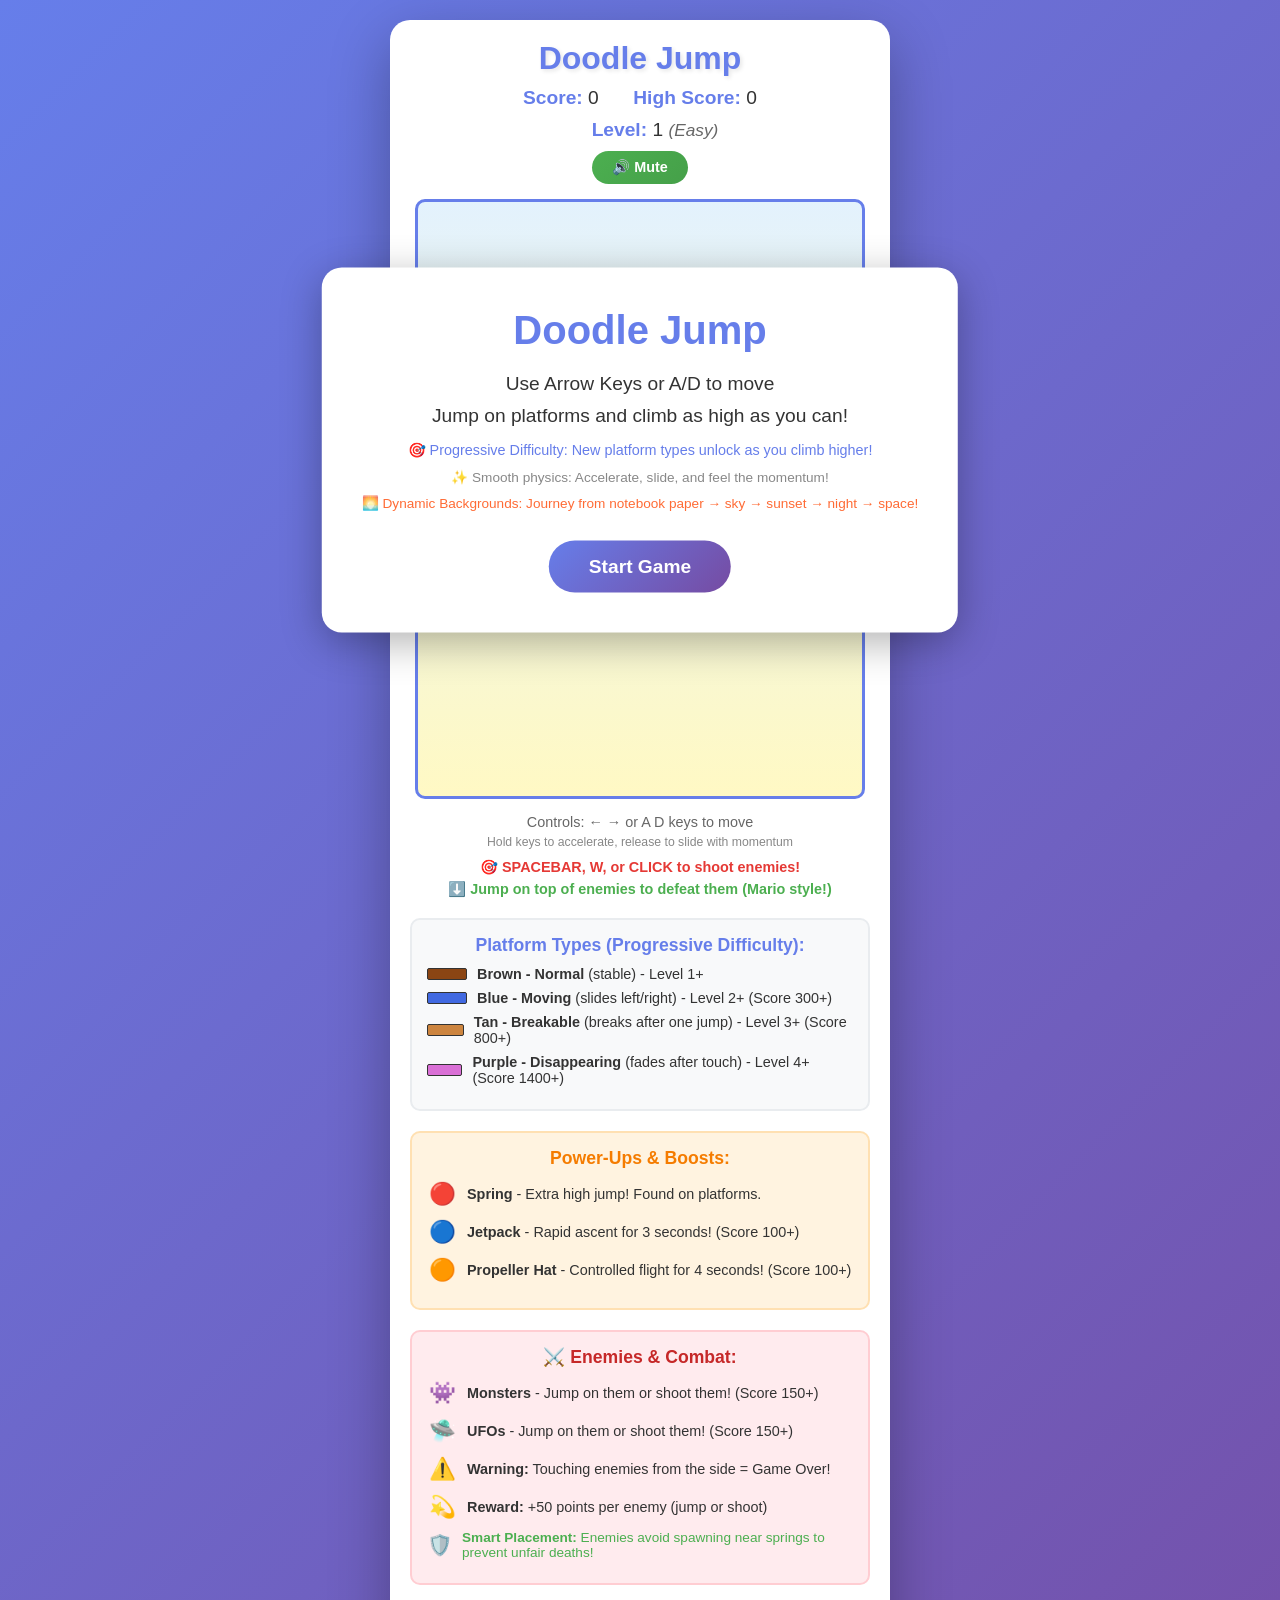
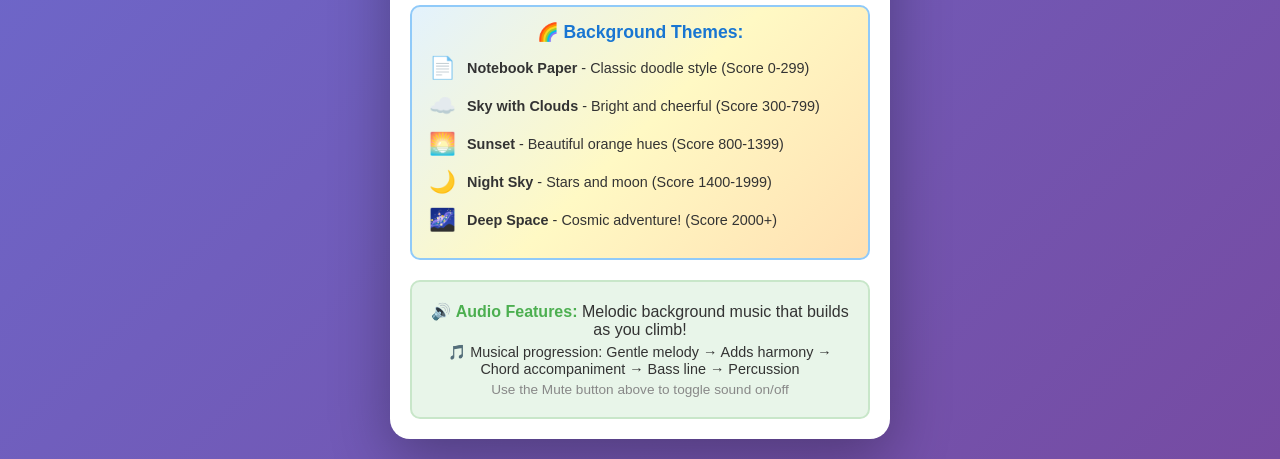
==== index.html @ cc79c224 "Add files via upload" ====
<!DOCTYPE html>
<html lang="en">
<head>
    <meta charset="UTF-8">
    <meta name="viewport" content="width=device-width, initial-scale=1.0">
    <title>Doodle Jump</title>
    <link rel="stylesheet" href="style.css">
</head>
<body>
    <div class="game-container">
        <div class="header">
            <h1>Doodle Jump</h1>
            <div class="score-container">
                <span class="label">Score:</span>
                <span id="score">0</span>
            </div>
            <div class="high-score-container">
                <span class="label">High Score:</span>
                <span id="highScore">0</span>
            </div>
            <div class="difficulty-container">
                <span class="label">Level:</span>
                <span id="difficultyLevel">1</span>
                <span id="difficultyName">(Easy)</span>
            </div>
            <button id="muteBtn" class="mute-btn">🔊 Mute</button>
        </div>
        <canvas id="gameCanvas"></canvas>
        <div class="game-over" id="gameOver">
            <h2>Game Over!</h2>
            <p>Score: <span id="finalScore">0</span></p>
            <p>High Score: <span id="finalHighScore">0</span></p>
            <button id="restartBtn">Play Again</button>
        </div>
        <div class="start-screen" id="startScreen">
            <h2>Doodle Jump</h2>
            <p>Use Arrow Keys or A/D to move</p>
            <p>Jump on platforms and climb as high as you can!</p>
            <p style="font-size: 0.9em; color: #667eea; margin-top: 15px;">
                🎯 Progressive Difficulty: New platform types unlock as you climb higher!
            </p>
            <p style="font-size: 0.85em; color: #888; margin-top: 8px;">
                ✨ Smooth physics: Accelerate, slide, and feel the momentum!
            </p>
            <p style="font-size: 0.85em; color: #FF6B35; margin-top: 8px;">
                🌅 Dynamic Backgrounds: Journey from notebook paper → sky → sunset → night → space!
            </p>
            <button id="startBtn">Start Game</button>
        </div>
        <div class="controls">
            <p>Controls: ← → or A D keys to move</p>
            <p style="font-size: 0.85em; color: #888; margin-top: 5px;">
                Hold keys to accelerate, release to slide with momentum
            </p>
            <p style="font-size: 1em; color: #E53935; margin-top: 10px; font-weight: bold;">
                🎯 SPACEBAR, W, or CLICK to shoot enemies!
            </p>
            <p style="font-size: 1em; color: #4CAF50; margin-top: 5px; font-weight: bold;">
                ⬇️ Jump on top of enemies to defeat them (Mario style!)
            </p>
        </div>
        <div class="platform-legend">
            <h3>Platform Types (Progressive Difficulty):</h3>
            <div class="legend-item">
                <span class="platform-color normal"></span>
                <span><strong>Brown - Normal</strong> (stable) - Level 1+</span>
            </div>
            <div class="legend-item">
                <span class="platform-color moving"></span>
                <span><strong>Blue - Moving</strong> (slides left/right) - Level 2+ (Score 300+)</span>
            </div>
            <div class="legend-item">
                <span class="platform-color breakable"></span>
                <span><strong>Tan - Breakable</strong> (breaks after one jump) - Level 3+ (Score 800+)</span>
            </div>
            <div class="legend-item">
                <span class="platform-color disappearing"></span>
                <span><strong>Purple - Disappearing</strong> (fades after touch) - Level 4+ (Score 1400+)</span>
            </div>
        </div>
        <div class="powerup-legend">
            <h3>Power-Ups & Boosts:</h3>
            <div class="legend-item">
                <span class="powerup-icon spring">🔴</span>
                <span><strong>Spring</strong> - Extra high jump! Found on platforms.</span>
            </div>
            <div class="legend-item">
                <span class="powerup-icon jetpack">🔵</span>
                <span><strong>Jetpack</strong> - Rapid ascent for 3 seconds! (Score 100+)</span>
            </div>
            <div class="legend-item">
                <span class="powerup-icon propeller">🟠</span>
                <span><strong>Propeller Hat</strong> - Controlled flight for 4 seconds! (Score 100+)</span>
            </div>
        </div>
        <div class="enemy-legend">
            <h3>⚔️ Enemies & Combat:</h3>
            <div class="legend-item">
                <span class="enemy-icon">👾</span>
                <span><strong>Monsters</strong> - Jump on them or shoot them! (Score 150+)</span>
            </div>
            <div class="legend-item">
                <span class="enemy-icon">🛸</span>
                <span><strong>UFOs</strong> - Jump on them or shoot them! (Score 150+)</span>
            </div>
            <div class="legend-item">
                <span class="enemy-icon">⚠️</span>
                <span><strong>Warning:</strong> Touching enemies from the side = Game Over!</span>
            </div>
            <div class="legend-item">
                <span class="enemy-icon">💫</span>
                <span><strong>Reward:</strong> +50 points per enemy (jump or shoot)</span>
            </div>
            <div class="legend-item" style="margin-top: 8px; font-size: 0.85em; color: #4CAF50;">
                <span class="enemy-icon">🛡️</span>
                <span><strong>Smart Placement:</strong> Enemies avoid spawning near springs to prevent unfair deaths!</span>
            </div>
        </div>
        <div class="background-legend">
            <h3>🌈 Background Themes:</h3>
            <div class="legend-item">
                <span class="theme-icon">📄</span>
                <span><strong>Notebook Paper</strong> - Classic doodle style (Score 0-299)</span>
            </div>
            <div class="legend-item">
                <span class="theme-icon">☁️</span>
                <span><strong>Sky with Clouds</strong> - Bright and cheerful (Score 300-799)</span>
            </div>
            <div class="legend-item">
                <span class="theme-icon">🌅</span>
                <span><strong>Sunset</strong> - Beautiful orange hues (Score 800-1399)</span>
            </div>
            <div class="legend-item">
                <span class="theme-icon">🌙</span>
                <span><strong>Night Sky</strong> - Stars and moon (Score 1400-1999)</span>
            </div>
            <div class="legend-item">
                <span class="theme-icon">🌌</span>
                <span><strong>Deep Space</strong> - Cosmic adventure! (Score 2000+)</span>
            </div>
        </div>
        <div class="audio-info">
            <p>🔊 <strong>Audio Features:</strong> Melodic background music that builds as you climb!</p>
            <p style="font-size: 0.9em; margin-top: 5px;">🎵 Musical progression: Gentle melody → Adds harmony → Chord accompaniment → Bass line → Percussion</p>
            <p style="font-size: 0.85em; color: #888; margin-top: 5px;">Use the Mute button above to toggle sound on/off</p>
        </div>
    </div>
    <script src="game.js"></script>
</body>
</html>
---- style.css ----
* {
    margin: 0;
    padding: 0;
    box-sizing: border-box;
}

body {
    font-family: 'Arial', sans-serif;
    background: linear-gradient(135deg, #667eea 0%, #764ba2 100%);
    display: flex;
    justify-content: center;
    align-items: center;
    min-height: 100vh;
    padding: 20px;
}

.game-container {
    background: white;
    border-radius: 20px;
    box-shadow: 0 20px 60px rgba(0, 0, 0, 0.3);
    padding: 20px;
    max-width: 500px;
    width: 100%;
}

.header {
    text-align: center;
    margin-bottom: 15px;
}

.header h1 {
    color: #667eea;
    font-size: 2em;
    margin-bottom: 10px;
    text-shadow: 2px 2px 4px rgba(0, 0, 0, 0.1);
}

.score-container,
.high-score-container,
.difficulty-container {
    display: inline-block;
    margin: 0 15px;
    font-size: 1.2em;
    color: #333;
}

.difficulty-container {
    width: 100%;
    margin-top: 10px;
}

#difficultyName {
    color: #666;
    font-style: italic;
    font-size: 0.9em;
}

.label {
    font-weight: bold;
    color: #667eea;
}

#gameCanvas {
    display: block;
    width: 100%;
    max-width: 450px;
    height: 600px;
    margin: 0 auto;
    background: linear-gradient(180deg, #e3f2fd 0%, #fff9c4 100%);
    border: 3px solid #667eea;
    border-radius: 10px;
    cursor: pointer;
}

.controls {
    text-align: center;
    margin-top: 15px;
    color: #666;
    font-size: 0.9em;
}

.game-over,
.start-screen {
    position: fixed;
    top: 50%;
    left: 50%;
    transform: translate(-50%, -50%);
    background: white;
    padding: 40px;
    border-radius: 20px;
    box-shadow: 0 10px 40px rgba(0, 0, 0, 0.3);
    text-align: center;
    z-index: 1000;
    min-width: 300px;
}

.game-over.hidden,
.start-screen.hidden {
    display: none;
}

.game-over h2,
.start-screen h2 {
    color: #667eea;
    font-size: 2.5em;
    margin-bottom: 20px;
}

.game-over p,
.start-screen p {
    font-size: 1.2em;
    margin: 10px 0;
    color: #333;
}

button {
    background: linear-gradient(135deg, #667eea 0%, #764ba2 100%);
    color: white;
    border: none;
    padding: 15px 40px;
    font-size: 1.2em;
    border-radius: 50px;
    cursor: pointer;
    margin-top: 20px;
    transition: transform 0.2s, box-shadow 0.2s;
    font-weight: bold;
}

button:hover {
    transform: translateY(-2px);
    box-shadow: 0 5px 20px rgba(102, 126, 234, 0.4);
}

button:active {
    transform: translateY(0);
}

.mute-btn {
    padding: 8px 20px;
    font-size: 0.9em;
    margin-top: 10px;
    background: linear-gradient(135deg, #4CAF50 0%, #45a049 100%);
    display: block;
    margin-left: auto;
    margin-right: auto;
}

.mute-btn:hover {
    box-shadow: 0 5px 20px rgba(76, 175, 80, 0.4);
}

.platform-legend,
.powerup-legend,
.enemy-legend,
.background-legend {
    margin-top: 20px;
    padding: 15px;
    background: #f8f9fa;
    border-radius: 10px;
    border: 2px solid #e9ecef;
}

.powerup-legend {
    background: #fff3e0;
    border: 2px solid #ffe0b2;
}

.enemy-legend {
    background: #ffebee;
    border: 2px solid #ffcdd2;
}

.background-legend {
    background: linear-gradient(135deg, #e3f2fd 0%, #fff9c4 50%, #ffe0b2 100%);
    border: 2px solid #90caf9;
}

.platform-legend h3,
.powerup-legend h3,
.enemy-legend h3,
.background-legend h3 {
    color: #667eea;
    font-size: 1.1em;
    margin-bottom: 10px;
    text-align: center;
}

.powerup-legend h3 {
    color: #f57c00;
}

.enemy-legend h3 {
    color: #c62828;
}

.background-legend h3 {
    color: #1976d2;
}

.legend-item {
    display: flex;
    align-items: center;
    margin: 8px 0;
    font-size: 0.9em;
    color: #333;
}

.platform-color {
    display: inline-block;
    width: 40px;
    height: 12px;
    margin-right: 10px;
    border-radius: 2px;
    border: 1px solid #333;
}

.platform-color.normal {
    background-color: #8B4513;
}

.platform-color.moving {
    background-color: #4169E1;
}

.platform-color.breakable {
    background-color: #CD853F;
}

.platform-color.disappearing {
    background-color: #DA70D6;
}

.powerup-icon,
.enemy-icon,
.theme-icon {
    display: inline-block;
    width: 30px;
    height: 30px;
    margin-right: 10px;
    text-align: center;
    font-size: 1.5em;
    line-height: 30px;
}

.audio-info {
    margin-top: 20px;
    padding: 15px;
    background: #e8f5e9;
    border-radius: 10px;
    border: 2px solid #c8e6c9;
    text-align: center;
}

.audio-info p {
    margin: 5px 0;
    color: #333;
}

.audio-info strong {
    color: #4CAF50;
}

@media (max-width: 600px) {
    .game-container {
        padding: 15px;
    }

    .header h1 {
        font-size: 1.5em;
    }

    #gameCanvas {
        height: 500px;
    }

    .score-container,
    .high-score-container {
        display: block;
        margin: 5px 0;
    }
    
    .platform-legend,
    .powerup-legend,
    .enemy-legend,
    .background-legend {
        font-size: 0.85em;
    }
    
    .legend-item {
        margin: 6px 0;
    }
}
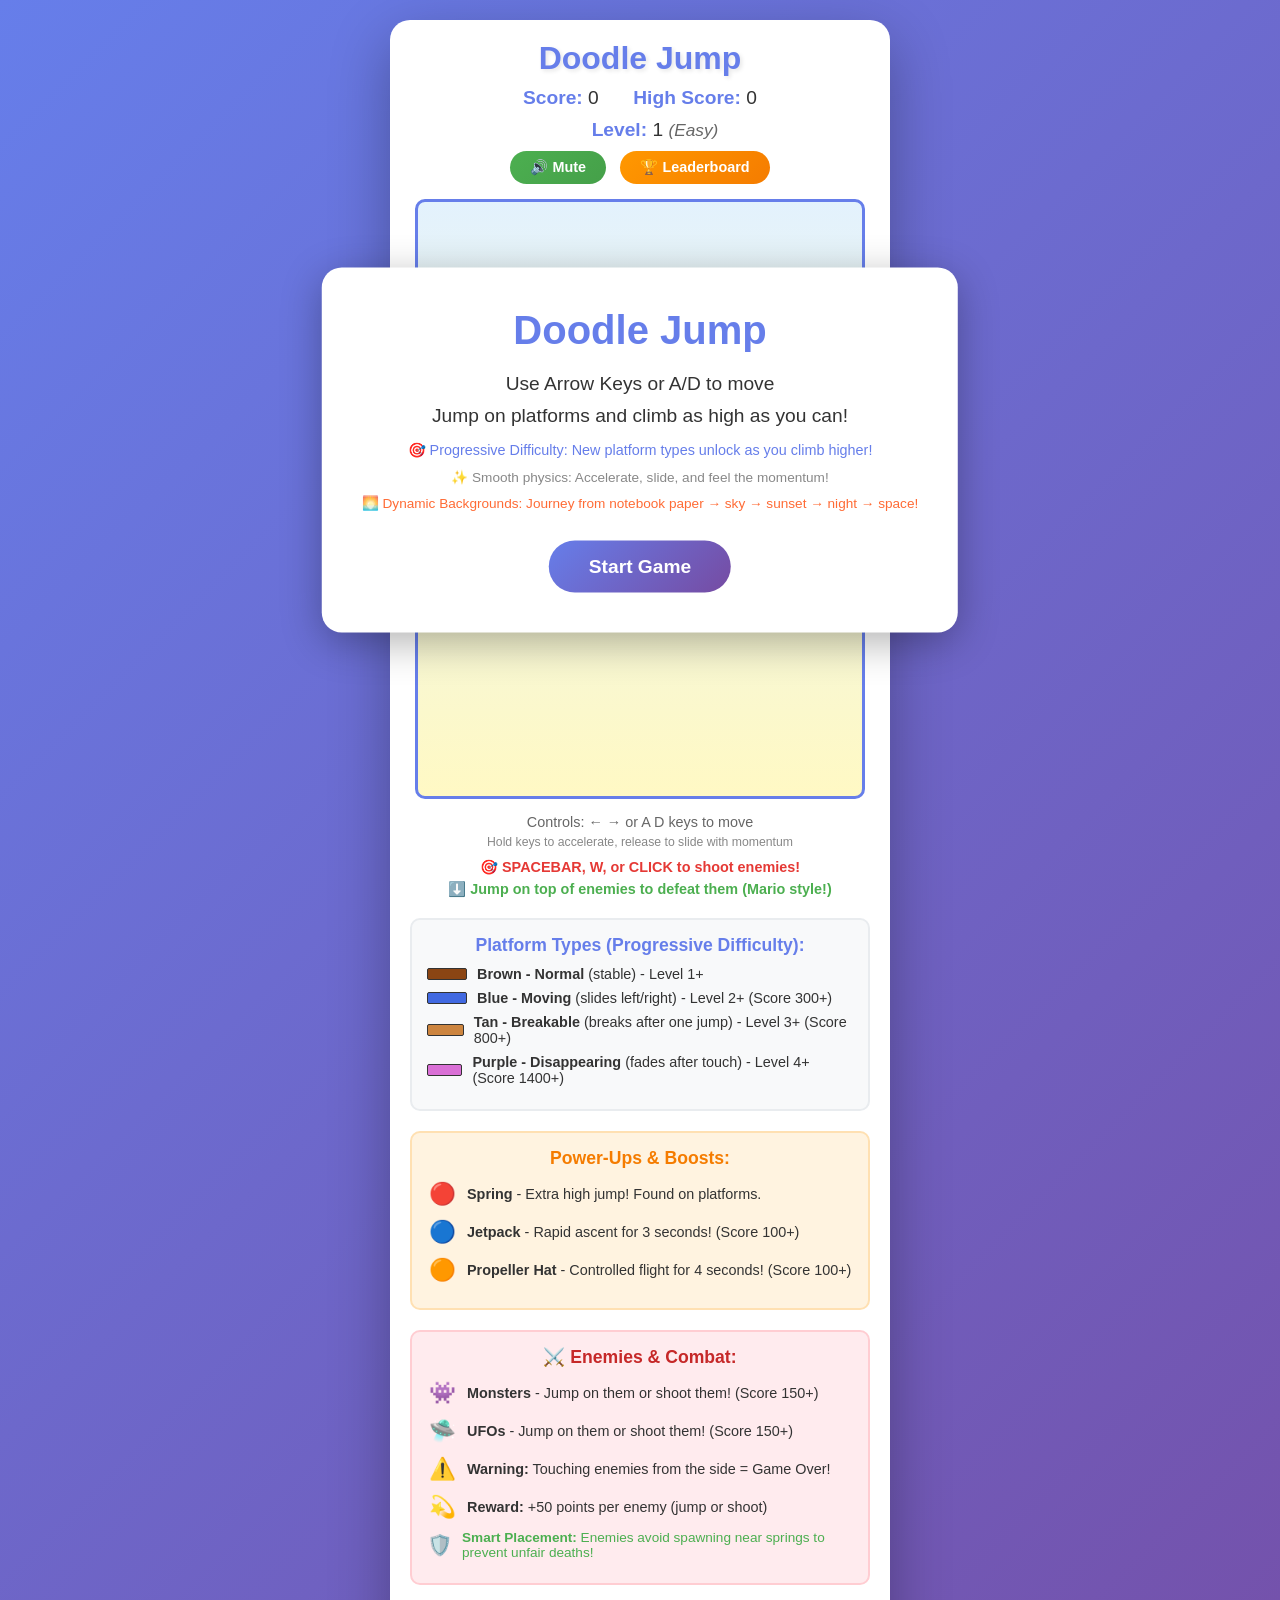
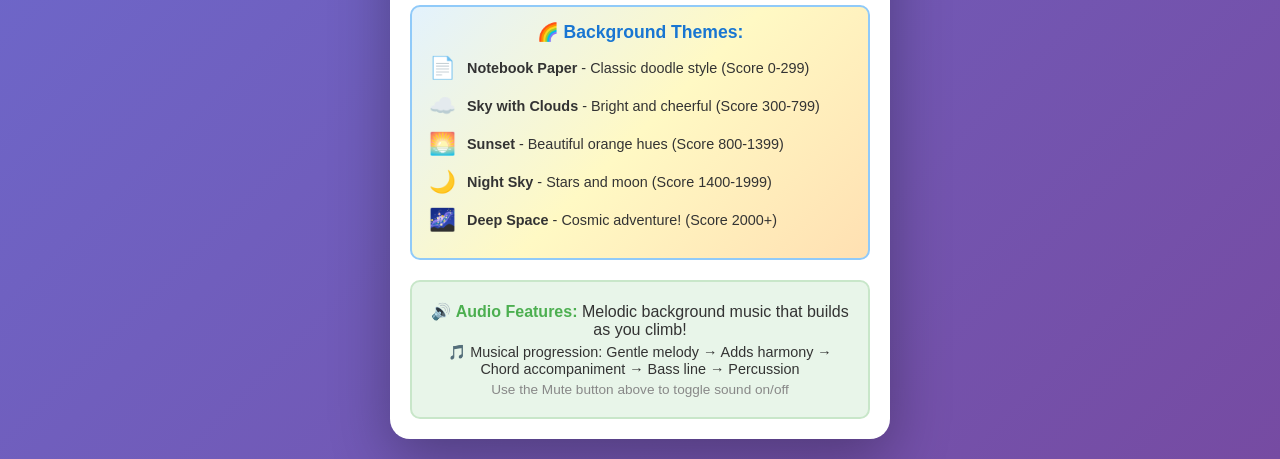
==== commit 33c88200: "Add files via upload minor changes" ====
--- a/index.html
+++ b/index.html
@@ -24,13 +24,35 @@
                 <span id="difficultyName">(Easy)</span>
             </div>
             <button id="muteBtn" class="mute-btn">🔊 Mute</button>
+            <button id="leaderboardBtn" class="leaderboard-btn">🏆 Leaderboard</button>
         </div>
         <canvas id="gameCanvas"></canvas>
         <div class="game-over" id="gameOver">
             <h2>Game Over!</h2>
             <p>Score: <span id="finalScore">0</span></p>
             <p>High Score: <span id="finalHighScore">0</span></p>
+            <p id="highScoreMessage" class="high-score-message hidden">🎉 New High Score!</p>
             <button id="restartBtn">Play Again</button>
+            <button id="viewLeaderboardBtn" class="view-leaderboard-btn">View Leaderboard</button>
+        </div>
+        <div class="name-input-modal hidden" id="nameInputModal">
+            <div class="modal-content">
+                <h2>🎉 New High Score!</h2>
+                <p>You scored <span id="newHighScore">0</span> points!</p>
+                <p>Enter your name for the leaderboard:</p>
+                <input type="text" id="playerNameInput" maxlength="15" placeholder="Your Name" autocomplete="off">
+                <button id="submitNameBtn">Submit</button>
+                <button id="skipNameBtn" class="skip-btn">Skip</button>
+            </div>
+        </div>
+        <div class="leaderboard-modal hidden" id="leaderboardModal">
+            <div class="modal-content">
+                <h2>🏆 Leaderboard</h2>
+                <div class="leaderboard-list" id="leaderboardList">
+                    <!-- Leaderboard entries will be inserted here -->
+                </div>
+                <button id="closeLeaderboardBtn">Close</button>
+            </div>
         </div>
         <div class="start-screen" id="startScreen">
             <h2>Doodle Jump</h2>
--- a/style.css
+++ b/style.css
@@ -135,18 +135,30 @@
     transform: translateY(0);
 }
 
-.mute-btn {
+.mute-btn,
+.leaderboard-btn {
     padding: 8px 20px;
     font-size: 0.9em;
     margin-top: 10px;
+    display: inline-block;
+    margin-left: 5px;
+    margin-right: 5px;
+}
+
+.mute-btn {
     background: linear-gradient(135deg, #4CAF50 0%, #45a049 100%);
-    display: block;
-    margin-left: auto;
-    margin-right: auto;
 }
 
 .mute-btn:hover {
     box-shadow: 0 5px 20px rgba(76, 175, 80, 0.4);
+}
+
+.leaderboard-btn {
+    background: linear-gradient(135deg, #FF9800 0%, #F57C00 100%);
+}
+
+.leaderboard-btn:hover {
+    box-shadow: 0 5px 20px rgba(255, 152, 0, 0.4);
 }
 
 .platform-legend,
@@ -260,6 +272,174 @@
     color: #4CAF50;
 }
 
+/* Leaderboard and Modal Styles */
+.name-input-modal,
+.leaderboard-modal {
+    position: fixed;
+    top: 0;
+    left: 0;
+    width: 100%;
+    height: 100%;
+    background: rgba(0, 0, 0, 0.7);
+    display: flex;
+    justify-content: center;
+    align-items: center;
+    z-index: 2000;
+}
+
+.name-input-modal.hidden,
+.leaderboard-modal.hidden {
+    display: none;
+}
+
+.modal-content {
+    background: white;
+    padding: 40px;
+    border-radius: 20px;
+    box-shadow: 0 10px 40px rgba(0, 0, 0, 0.5);
+    text-align: center;
+    max-width: 500px;
+    width: 90%;
+    max-height: 80vh;
+    overflow-y: auto;
+}
+
+.modal-content h2 {
+    color: #667eea;
+    font-size: 2em;
+    margin-bottom: 20px;
+}
+
+.modal-content p {
+    font-size: 1.1em;
+    margin: 10px 0;
+    color: #333;
+}
+
+#playerNameInput {
+    width: 100%;
+    max-width: 300px;
+    padding: 12px;
+    font-size: 1.1em;
+    border: 2px solid #667eea;
+    border-radius: 10px;
+    margin: 15px 0;
+    text-align: center;
+    outline: none;
+}
+
+#playerNameInput:focus {
+    border-color: #764ba2;
+    box-shadow: 0 0 10px rgba(102, 126, 234, 0.3);
+}
+
+.high-score-message {
+    color: #FF9800;
+    font-weight: bold;
+    font-size: 1.3em;
+    animation: pulse 1s infinite;
+}
+
+@keyframes pulse {
+    0%, 100% { opacity: 1; }
+    50% { opacity: 0.6; }
+}
+
+.view-leaderboard-btn {
+    background: linear-gradient(135deg, #FF9800 0%, #F57C00 100%);
+    margin-top: 10px;
+    padding: 12px 30px;
+    font-size: 1em;
+}
+
+.view-leaderboard-btn:hover {
+    box-shadow: 0 5px 20px rgba(255, 152, 0, 0.4);
+}
+
+.skip-btn {
+    background: linear-gradient(135deg, #757575 0%, #616161 100%);
+    padding: 10px 30px;
+    font-size: 1em;
+    margin-left: 10px;
+}
+
+.skip-btn:hover {
+    box-shadow: 0 5px 20px rgba(117, 117, 117, 0.4);
+}
+
+.leaderboard-list {
+    margin: 20px 0;
+    text-align: left;
+}
+
+.leaderboard-entry {
+    display: flex;
+    justify-content: space-between;
+    align-items: center;
+    padding: 15px;
+    margin: 10px 0;
+    background: linear-gradient(135deg, #f8f9fa 0%, #e9ecef 100%);
+    border-radius: 10px;
+    border-left: 5px solid #667eea;
+    transition: transform 0.2s;
+}
+
+.leaderboard-entry:hover {
+    transform: translateX(5px);
+}
+
+.leaderboard-entry.rank-1 {
+    background: linear-gradient(135deg, #FFD700 0%, #FFC107 100%);
+    border-left-color: #FF9800;
+    box-shadow: 0 3px 10px rgba(255, 193, 7, 0.3);
+}
+
+.leaderboard-entry.rank-2 {
+    background: linear-gradient(135deg, #E8E8E8 0%, #C0C0C0 100%);
+    border-left-color: #9E9E9E;
+}
+
+.leaderboard-entry.rank-3 {
+    background: linear-gradient(135deg, #FFE4C4 0%, #CD7F32 100%);
+    border-left-color: #A0522D;
+}
+
+.leaderboard-rank {
+    font-size: 1.5em;
+    font-weight: bold;
+    color: #667eea;
+    margin-right: 15px;
+    min-width: 40px;
+}
+
+.leaderboard-entry.rank-1 .leaderboard-rank {
+    color: #F57C00;
+}
+
+.leaderboard-name {
+    flex-grow: 1;
+    font-size: 1.1em;
+    color: #333;
+    font-weight: 500;
+}
+
+.leaderboard-score {
+    font-size: 1.2em;
+    font-weight: bold;
+    color: #667eea;
+}
+
+.leaderboard-entry.rank-1 .leaderboard-score {
+    color: #F57C00;
+}
+
+.leaderboard-empty {
+    text-align: center;
+    color: #999;
+    font-style: italic;
+    padding: 30px;
+}
+
 @media (max-width: 600px) {
     .game-container {
         padding: 15px;
